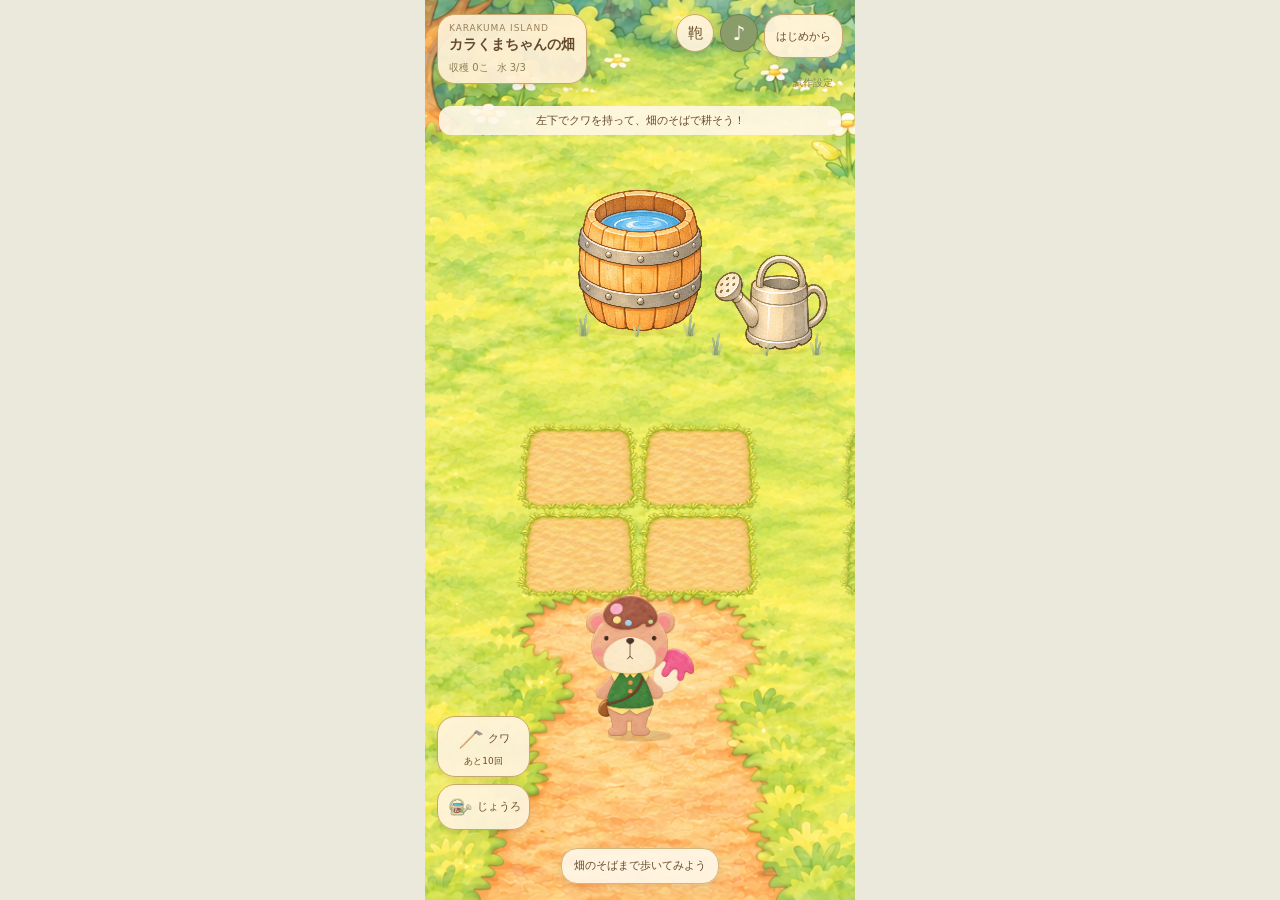
==== experiments/farming/index.html @ 7057cdbf "Record farm tap controls experiments/farming/index.html" ====
<!doctype html><html lang="ja"><head><meta charset="utf-8"><meta name="viewport" content="width=device-width, initial-scale=1, viewport-fit=cover"><meta http-equiv="Content-Security-Policy" content="default-src 'self'; script-src 'self'; style-src 'self' 'unsafe-inline'; img-src 'self' data:; connect-src 'none'; object-src 'none'; base-uri 'self'"><title>カラくまちゃんの畑・にんじん試作</title><link rel="stylesheet" href="style.css?v=11"></head><body><main class="farm-app"><div class="scene"><canvas id="farm" tabindex="0" aria-label="草原の畑。画面下半分のスワイプで歩く。近くの畑か野菜の上の作業ボタンをタップして作業します。"></canvas><div id="loading"><div><p id="loading-message" role="status">草原を準備しています…</p><progress id="loading-progress" max="10" value="0" aria-label="画像の読み込み進捗"></progress><p id="loading-count">0 / 10</p><p id="loading-help" hidden>通信状態を確認し、Safariなどの標準ブラウザでもお試しください。</p><button id="retry" hidden>もう一度読み込む</button></div></div></div><header><div class="place"><small>KARAKUMA ISLAND</small><h1>カラくまちゃんの畑</h1><span id="harvest-summary">収穫 0こ</span><span id="water-meter">水 3/3</span></div><button id="bag" class="bag" aria-label="アイテムボックス">鞄</button><button id="music" class="music" aria-label="BGMを止める" aria-pressed="true">♪</button><button id="reset" class="quiet">はじめから</button></header><div id="water-guide" hidden><span id="water-arrow">➜</span> 水くみ場で水をくもう</div><p id="tutorial" class="tutorial" role="status"></p><div id="equipment" aria-label="道具のショートカット"><button id="equip-hoe" aria-pressed="false"><img src="assets/item-hoe-v1.png" alt="">クワ<small id="hoe-uses"></small></button><button id="equip-watering_can" aria-pressed="false"><img src="assets/item-watering-can-v2.png" alt="">じょうろ</button><button id="equip-super_hoe" aria-pressed="false" hidden><img src="assets/item-super-hoe-v1.png" alt="">すごいクワ</button></div><p class="walk-hint">下半分をスワイプで歩く・近くの畑をタップで作業</p><section class="controls" aria-label="畑での作業"><p id="message" role="status" aria-live="polite">畑のそばまで歩いてみよう</p><div class="action-row"><button id="action" hidden></button><span id="nearby"></span></div></section><div id="stick" role="group" aria-label="上下左右の移動スティック"><div class="stick-lines">＋</div><div id="knob"></div></div><details class="settings"><summary>試作設定</summary><label><input type="checkbox" id="colorful-preview"> 次の種をカラフルにする</label><label><input type="checkbox" id="sfx-enabled" checked> 効果音</label><button id="trial-tools">試作用の道具を補充</button><p>にんじんは水やり後5秒で芽。芽から2分で育ち中、5分で収穫。成熟時に地面が乾き、そのまま1時間経つと枯れます。種だけなら枯れません。</p></details><div id="inventory-overlay" hidden><section class="inventory-panel" role="dialog" aria-modal="true" aria-labelledby="box-title"><div class="inventory-header"><h2 id="box-title">アイテムボックス</h2><button id="box-close" aria-label="アイテムボックスを閉じる">×</button></div><p id="inventory-water"></p><div id="inventory-list"></div><p class="inventory-note">にんじんの種は試作中は使い放題です。</p></section></div></main><audio id="bgm" src="../../assets/karakuma-island-bgm.m4a" preload="none" loop playsinline></audio><script src="../../boot.js?v=5"></script><script type="module" src="view.mjs?v=11"></script></body></html>
---- experiments/farming/style.css ----
*{box-sizing:border-box}html,body{width:100%;height:100%;margin:0;overflow:hidden}body{display:grid;place-items:center;background:#ebe8dc;color:#64492e;font-family:'Hiragino Maru Gothic ProN',system-ui,sans-serif}.farm-app{width:min(100vw,430px);height:100vh;height:var(--game-height,100vh);max-height:960px;position:relative;overflow:hidden;background:#dce2bc;box-shadow:0 0 60px #5d6c4120}.scene{position:absolute;inset:0}canvas{display:block;width:100%;height:100%;touch-action:none;outline:none}button,input,summary{font:inherit}button{border:1px solid #c9a66e;border-radius:18px;background:#fff4dbef;color:#694c2b;box-shadow:0 3px 8px #69502d22;cursor:pointer;touch-action:none;-webkit-user-select:none;user-select:none;min-height:44px}button:focus-visible,summary:focus-visible{outline:3px solid #4a8f71;outline-offset:3px}[hidden]{display:none!important}header{position:absolute;top:max(14px,env(safe-area-inset-top));left:12px;right:12px;display:flex;align-items:start;gap:8px;justify-content:space-between;pointer-events:none}.place{border:1px solid #c7a66e;border-radius:18px;background:#fff1d5ee;box-shadow:0 3px 10px #67512b20;padding:9px 13px;max-width:260px}.place small{display:block;font-size:9px;color:#99815b;letter-spacing:.1em}h1{font-size:14px;font-weight:750;margin:3px 0 2px}#harvest-summary{font-size:10px;color:#8b8058}.quiet{pointer-events:auto;padding:8px 11px;font-size:11px;white-space:nowrap}.walk-hint{position:absolute;left:50%;transform:translateX(-50%);top:95px;margin:0;background:#fff6e3dc;padding:6px 10px;border-radius:16px;font-size:10px;white-space:nowrap;pointer-events:none}.controls{position:absolute;inset:0;pointer-events:none}.controls button{pointer-events:auto}#message{position:absolute;left:50%;transform:translateX(-50%);bottom:135px;width:max-content;max-width:90%;background:#fff8e8e8;border:1px solid #d2b781;border-radius:16px;padding:8px 12px;font-size:11px;line-height:1.6;box-shadow:0 3px 10px #5140281a;margin:0;text-align:center}.action-row{position:absolute;left:18px;bottom:max(22px,env(safe-area-inset-bottom));z-index:5}#action{background:#e4edcd;border-color:#9bab73;font-size:15px;min-width:140px;min-height:54px;padding:10px 16px;box-shadow:0 4px 0 #b9c794,0 4px 18px #5c674c22}#nearby{display:none}.dpad{position:absolute;right:14px;bottom:max(18px,env(safe-area-inset-bottom));display:grid;grid-template-columns:repeat(3,44px);grid-template-rows:repeat(2,44px);gap:3px}.dpad button{border-radius:14px;font-size:20px;background:#fff4dbe0}.dpad button[data-walk=up]{grid-column:2}.dpad button[data-walk=left]{grid-column:1;grid-row:2}.dpad button[data-walk=down]{grid-column:2;grid-row:2}.dpad button[data-walk=right]{grid-column:3;grid-row:2}.settings{position:absolute;top:69px;right:13px;max-width:230px;background:#fff6e7ee;border:1px solid #d2bf99;border-radius:12px;padding:6px 9px;font-size:10px;line-height:1.6;z-index:6}.settings summary{cursor:pointer}.settings label{display:block;margin-top:10px}.settings p{margin:7px 0}.settings:not([open]){border:0;background:transparent;color:#8d805f}.settings[open]{top:110px}.settings input{vertical-align:middle}#loading{position:absolute;inset:0;display:grid;place-items:center;background:#f7eedc;color:#8b7049;font-size:14px;padding:24px;text-align:center;z-index:10}@media(min-width:700px){.farm-app{height:min(var(--game-height,100vh),920px);border-left:1px solid #d1d2c0;border-right:1px solid #d1d2c0}}@media(max-width:350px){#action{min-width:128px;font-size:13px;padding:10px 12px}.place{padding:8px 10px}h1{font-size:12px}.quiet{font-size:10px}.dpad{right:10px}.action-row{left:12px}.walk-hint{font-size:9px}}

.place{margin-right:auto;min-width:0}.music{pointer-events:auto;width:38px;height:38px;min-height:38px;flex-shrink:0;border-radius:50%;font-size:20px}.music.playing{background:#8b9c6b;color:#fff9e7;border-color:#6e8150}.quiet{flex-shrink:0}#stick{position:absolute;left:0;top:0;transform:translate(-50%,-50%);width:122px;height:122px;border-radius:50%;background:#fff4d9a8;border:2px solid #c7ac7bbb;box-shadow:inset 0 0 0 9px #fff8e42e,0 4px 18px #67512720;opacity:0;pointer-events:none;transition:opacity .1s;z-index:2}#stick.active{opacity:1}.stick-lines{position:absolute;inset:0;display:grid;place-items:center;font-size:86px;font-weight:200;color:#bda37b66}#knob{position:absolute;left:33px;top:33px;width:52px;height:52px;border-radius:50%;background:radial-gradient(circle at 35% 30%,#fff9e7,#efdaa8);border:1px solid #bd9b62;box-shadow:0 4px 8px #72512e25}#message{bottom:100px}#action{max-width:calc(100vw - 40px)}

.action-row{bottom:auto;left:50%;transform:translateX(-50%)}#message{bottom:22px}#action{min-width:150px}@media(max-width:350px){#action{min-width:140px}.action-row{left:50%}}

header{gap:6px}.bag{pointer-events:auto;width:38px;height:38px;min-height:38px;flex-shrink:0;border-radius:50%;font-size:15px}.place{padding:8px 11px}#harvest-summary,#water-meter{font-size:10px;color:#8b8058;display:inline-block}#water-meter{margin-left:8px}#water-guide{position:absolute;top:140px;left:50%;transform:translateX(-50%);white-space:nowrap;padding:5px 10px;border-radius:14px;background:#fff7dfc7;color:#8c805c;font-size:10px;pointer-events:none}#water-arrow{display:inline-block;font-size:14px}.action-row button:disabled{opacity:.93;color:#807855;cursor:default}.action-row button{white-space:nowrap}#inventory-overlay{position:absolute;inset:0;background:#4f63434f;z-index:25;display:grid;place-items:center;padding:18px}.inventory-panel{width:100%;max-width:360px;max-height:85%;overflow:auto;background:#fbf6e5;border:2px solid #c6ac7c;border-radius:24px;padding:16px;box-shadow:0 12px 35px #44532d55;touch-action:pan-y}.inventory-header{display:flex;justify-content:space-between;align-items:center;gap:8px}.inventory-header h2{font-size:17px;margin:0}.inventory-header button{width:44px;height:44px;font-size:25px;border-radius:50%}#inventory-water{font-size:12px;color:#7a8956;margin:8px 0 15px}#inventory-list{display:grid;grid-template-columns:repeat(3,minmax(0,1fr));gap:8px}.item-card{background:#fffaf0;border:1px solid #dfd1ad;border-radius:15px;padding:7px 3px;text-align:center;display:flex;flex-direction:column;align-items:center;gap:5px}.item-icon{height:70px;width:100%;display:grid;place-items:center;font-size:29px}.item-icon img{width:100%;height:70px;object-fit:contain}.item-card span{font-size:10px;line-height:1.5;word-break:normal}.item-card strong{font-size:12px;font-weight:500;color:#81905b}.inventory-note{font-size:10px;color:#9b8a68;line-height:1.6;margin-bottom:0}.settings[open]{z-index:26}#loading{z-index:30}#loading-help{font-size:12px;line-height:1.7}#retry{padding:10px 16px}@media(max-width:350px){h1{font-size:11px}.place{padding:7px 8px}.quiet{padding:7px 9px;font-size:10px}header{gap:5px}.inventory-panel{padding:12px}.inventory-header h2{font-size:15px}}

.item-icon svg{width:50px;height:50px}

progress{width:220px;height:12px;accent-color:#9cac70}#loading-count{font-size:11px;margin:6px 0}

#equipment{position:absolute;left:12px;bottom:70px;z-index:7;display:flex;flex-direction:column;gap:7px}#equipment button{min-width:64px;padding:8px;font-size:11px}#equipment button[aria-pressed=true]{background:#839b67;color:#fff9e6;border-color:#657d4c}#equipment small{display:block;font-size:9px;margin-top:2px}.tutorial{position:absolute;left:14px;right:14px;top:106px;margin:0;padding:7px 10px;border-radius:12px;background:#fff8e8e6;font-size:11px;text-align:center;pointer-events:none}.walk-hint{display:none}#water-guide{top:158px}.item-card>button{font-size:10px;min-height:32px;padding:3px 12px}.settings button{font-size:11px;margin:8px 0}#message{bottom:max(16px,env(safe-area-inset-bottom));max-width:92%}.inventory-panel{overscroll-behavior:contain}@media(max-height:500px){.tutorial{top:78px;font-size:10px}#equipment{bottom:45px;flex-direction:row}.place small{display:none}#water-guide{top:120px}}

#equipment button img{width:28px;height:28px;object-fit:contain;vertical-align:middle;margin-right:3px}

/* Plot-owned labels: timers on every visible crop, nearest work button in the same place. */
#plot-labels{position:absolute;inset:0;pointer-events:none;z-index:4}.plot-tag{position:absolute;transform:translateX(-50%);white-space:nowrap;min-width:76px;max-width:110px;padding:4px 7px;border:1px solid #cbb98b;border-radius:11px;background:#fff8e8eb;box-shadow:0 2px 5px #67512b1a;text-align:center;font-size:10px;line-height:17px;color:#756443;pointer-events:none}.action-row{z-index:5}#action{min-width:100px;min-height:44px;font-size:12px;padding:7px 9px;border-radius:12px;max-width:150px}@media(max-width:350px){#action{min-width:94px;font-size:11px;padding:7px}.plot-tag{font-size:9px}}

#plot-fx{position:absolute;inset:0;z-index:6;pointer-events:none}
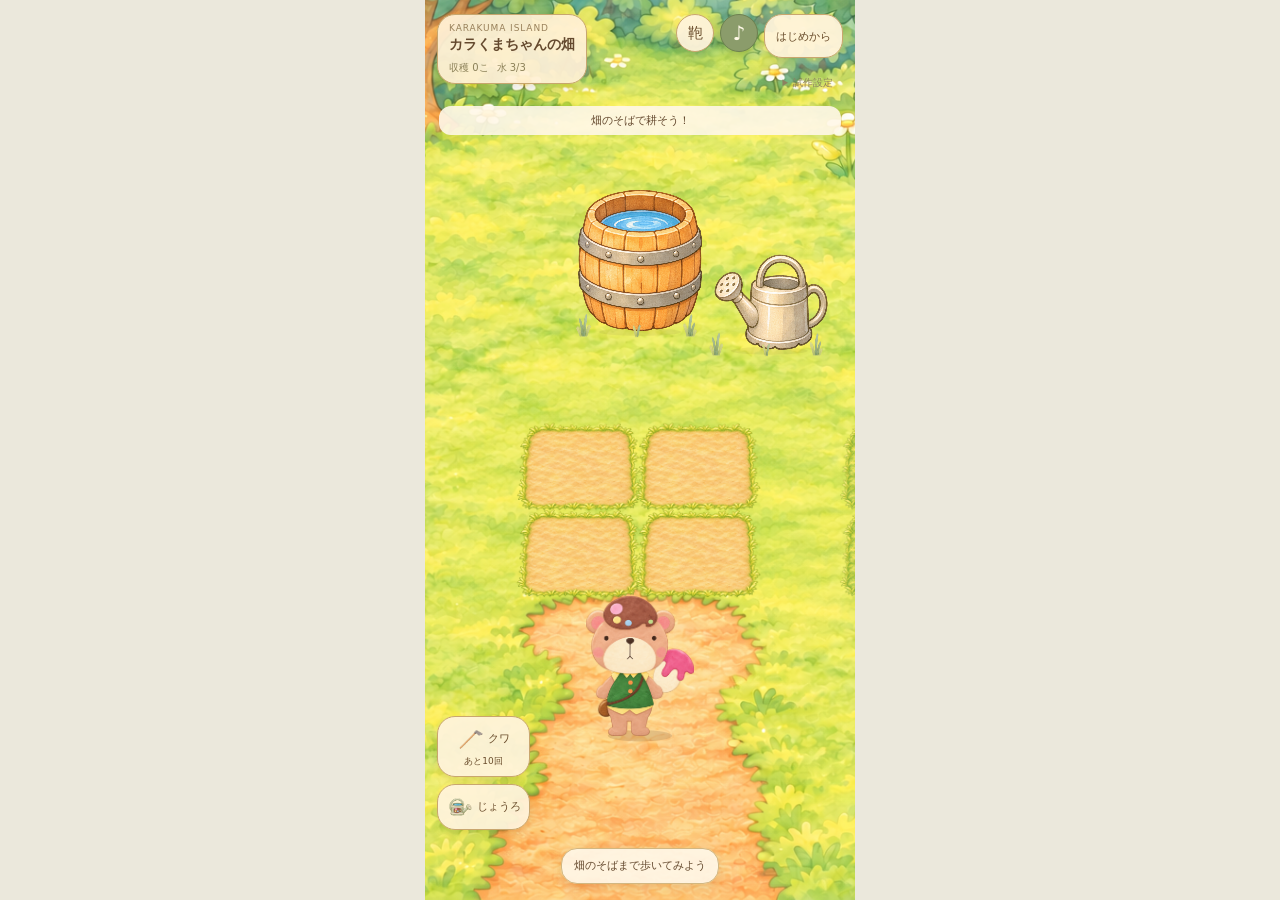
==== commit 5d3ecf93: "Record tap confirmation update for index.html" ====
--- a/experiments/farming/index.html
+++ b/experiments/farming/index.html
@@ -1 +1 @@
-<!doctype html><html lang="ja"><head><meta charset="utf-8"><meta name="viewport" content="width=device-width, initial-scale=1, viewport-fit=cover"><meta http-equiv="Content-Security-Policy" content="default-src 'self'; script-src 'self'; style-src 'self' 'unsafe-inline'; img-src 'self' data:; connect-src 'none'; object-src 'none'; base-uri 'self'"><title>カラくまちゃんの畑・にんじん試作</title><link rel="stylesheet" href="style.css?v=11"></head><body><main class="farm-app"><div class="scene"><canvas id="farm" tabindex="0" aria-label="草原の畑。画面下半分のスワイプで歩く。近くの畑か野菜の上の作業ボタンをタップして作業します。"></canvas><div id="loading"><div><p id="loading-message" role="status">草原を準備しています…</p><progress id="loading-progress" max="10" value="0" aria-label="画像の読み込み進捗"></progress><p id="loading-count">0 / 10</p><p id="loading-help" hidden>通信状態を確認し、Safariなどの標準ブラウザでもお試しください。</p><button id="retry" hidden>もう一度読み込む</button></div></div></div><header><div class="place"><small>KARAKUMA ISLAND</small><h1>カラくまちゃんの畑</h1><span id="harvest-summary">収穫 0こ</span><span id="water-meter">水 3/3</span></div><button id="bag" class="bag" aria-label="アイテムボックス">鞄</button><button id="music" class="music" aria-label="BGMを止める" aria-pressed="true">♪</button><button id="reset" class="quiet">はじめから</button></header><div id="water-guide" hidden><span id="water-arrow">➜</span> 水くみ場で水をくもう</div><p id="tutorial" class="tutorial" role="status"></p><div id="equipment" aria-label="道具のショートカット"><button id="equip-hoe" aria-pressed="false"><img src="assets/item-hoe-v1.png" alt="">クワ<small id="hoe-uses"></small></button><button id="equip-watering_can" aria-pressed="false"><img src="assets/item-watering-can-v2.png" alt="">じょうろ</button><button id="equip-super_hoe" aria-pressed="false" hidden><img src="assets/item-super-hoe-v1.png" alt="">すごいクワ</button></div><p class="walk-hint">下半分をスワイプで歩く・近くの畑をタップで作業</p><section class="controls" aria-label="畑での作業"><p id="message" role="status" aria-live="polite">畑のそばまで歩いてみよう</p><div class="action-row"><button id="action" hidden></button><span id="nearby"></span></div></section><div id="stick" role="group" aria-label="上下左右の移動スティック"><div class="stick-lines">＋</div><div id="knob"></div></div><details class="settings"><summary>試作設定</summary><label><input type="checkbox" id="colorful-preview"> 次の種をカラフルにする</label><label><input type="checkbox" id="sfx-enabled" checked> 効果音</label><button id="trial-tools">試作用の道具を補充</button><p>にんじんは水やり後5秒で芽。芽から2分で育ち中、5分で収穫。成熟時に地面が乾き、そのまま1時間経つと枯れます。種だけなら枯れません。</p></details><div id="inventory-overlay" hidden><section class="inventory-panel" role="dialog" aria-modal="true" aria-labelledby="box-title"><div class="inventory-header"><h2 id="box-title">アイテムボックス</h2><button id="box-close" aria-label="アイテムボックスを閉じる">×</button></div><p id="inventory-water"></p><div id="inventory-list"></div><p class="inventory-note">にんじんの種は試作中は使い放題です。</p></section></div></main><audio id="bgm" src="../../assets/karakuma-island-bgm.m4a" preload="none" loop playsinline></audio><script src="../../boot.js?v=5"></script><script type="module" src="view.mjs?v=11"></script></body></html>
+<!doctype html><html lang="ja"><head><meta charset="utf-8"><meta name="viewport" content="width=device-width, initial-scale=1, viewport-fit=cover"><meta http-equiv="Content-Security-Policy" content="default-src 'self'; script-src 'self'; style-src 'self' 'unsafe-inline'; img-src 'self' data:; connect-src 'none'; object-src 'none'; base-uri 'self'"><title>カラくまちゃんの畑・にんじん試作</title><link rel="stylesheet" href="style.css?v=12"></head><body><main class="farm-app"><div class="scene"><canvas id="farm" tabindex="0" aria-label="草原の畑。画面下半分のスワイプで歩く。下半分を短くタップすると、近くに表示された作業を実行します。"></canvas><div id="loading"><div><p id="loading-message" role="status">草原を準備しています…</p><progress id="loading-progress" max="10" value="0" aria-label="画像の読み込み進捗"></progress><p id="loading-count">0 / 10</p><p id="loading-help" hidden>通信状態を確認し、Safariなどの標準ブラウザでもお試しください。</p><button id="retry" hidden>もう一度読み込む</button></div></div></div><header><div class="place"><small>KARAKUMA ISLAND</small><h1>カラくまちゃんの畑</h1><span id="harvest-summary">収穫 0こ</span><span id="water-meter">水 3/3</span></div><button id="bag" class="bag" aria-label="アイテムボックス">鞄</button><button id="music" class="music" aria-label="BGMを止める" aria-pressed="true">♪</button><button id="reset" class="quiet">はじめから</button></header><div id="water-guide" hidden><span id="water-arrow">➜</span> 水くみ場で水をくもう</div><p id="tutorial" class="tutorial" role="status"></p><div id="equipment" aria-label="道具のショートカット"><button id="equip-hoe" aria-pressed="false"><img src="assets/item-hoe-v1.png" alt="">クワ<small id="hoe-uses"></small></button><button id="equip-watering_can" aria-pressed="false"><img src="assets/item-watering-can-v2.png" alt="">じょうろ<small id="can-empty" hidden>からっぽ</small></button><button id="equip-super_hoe" aria-pressed="false" hidden><img src="assets/item-super-hoe-v1.png" alt="">すごいクワ</button></div><p class="walk-hint">下半分をスワイプで歩く・タップで決定</p><section class="controls" aria-label="畑での作業"><p id="message" role="status" aria-live="polite">畑のそばまで歩いてみよう</p><div class="action-row"><button id="action" data-nearby-action hidden></button><span id="nearby"></span></div></section><div id="stick" role="group" aria-label="上下左右の移動スティック"><div class="stick-lines">＋</div><div id="knob"></div></div><details class="settings"><summary>試作設定</summary><label><input type="checkbox" id="colorful-preview"> 次の種をカラフルにする</label><label><input type="checkbox" id="sfx-enabled" checked> 効果音</label><button id="trial-tools">試作用の道具を補充</button><p>にんじんは水やり後5秒で芽。芽から2分で育ち中、5分で収穫。成熟時に地面が乾き、そのまま1時間経つと枯れます。種だけなら枯れません。</p></details><div id="inventory-overlay" hidden><section class="inventory-panel" role="dialog" aria-modal="true" aria-labelledby="box-title"><div class="inventory-header"><h2 id="box-title">アイテムボックス</h2><button id="box-close" aria-label="アイテムボックスを閉じる">×</button></div><p id="inventory-water"></p><div id="inventory-list"></div><p class="inventory-note">にんじんの種は試作中は使い放題です。</p></section></div></main><audio id="bgm" src="../../assets/karakuma-island-bgm.m4a" preload="none" loop playsinline></audio><script src="../../boot.js?v=5"></script><script type="module" src="view.mjs?v=12"></script></body></html>
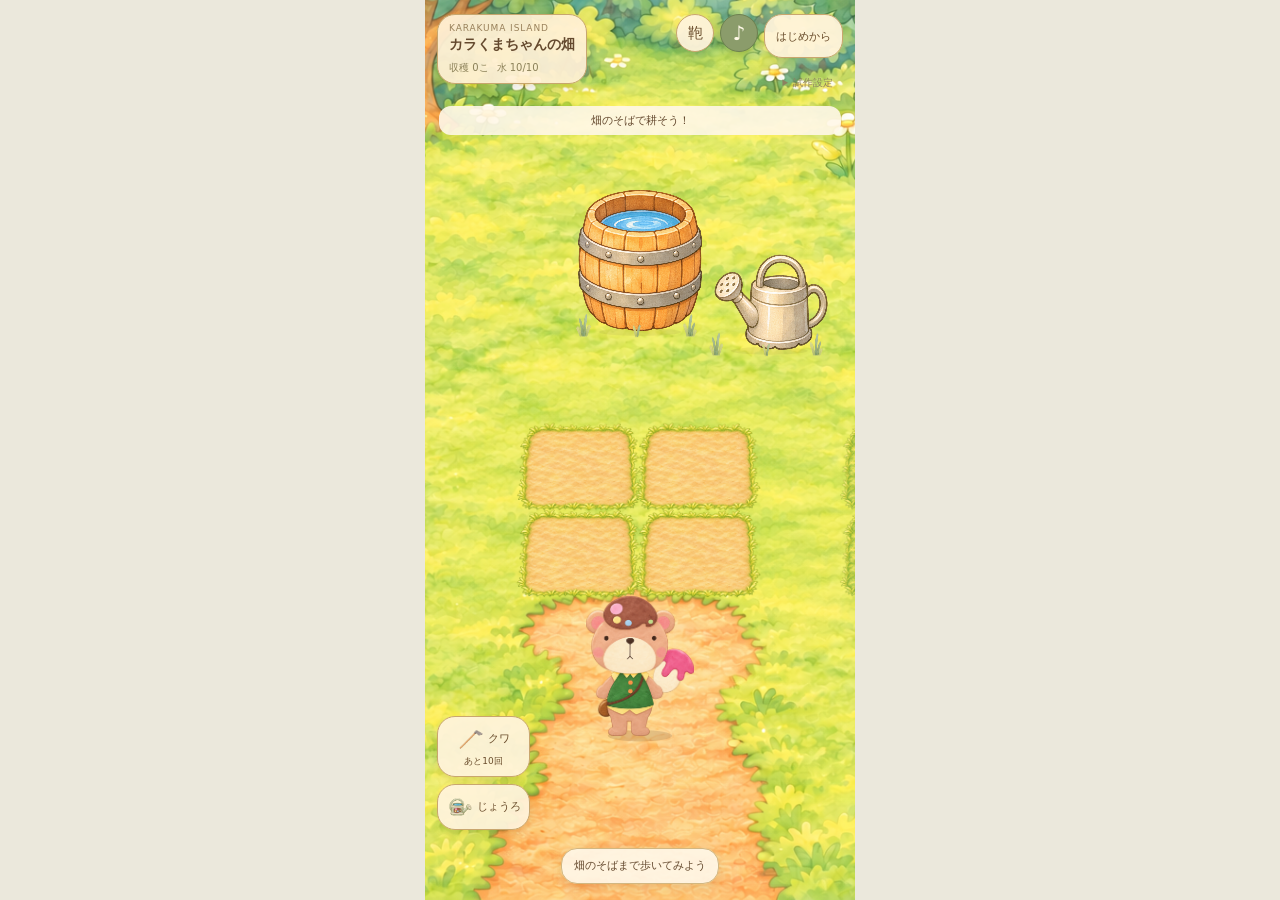
==== commit 80abba51: "Update farm interactions and walking speed in experiments/farming/index.html" ====
--- a/experiments/farming/index.html
+++ b/experiments/farming/index.html
@@ -1 +1 @@
-<!doctype html><html lang="ja"><head><meta charset="utf-8"><meta name="viewport" content="width=device-width, initial-scale=1, viewport-fit=cover"><meta http-equiv="Content-Security-Policy" content="default-src 'self'; script-src 'self'; style-src 'self' 'unsafe-inline'; img-src 'self' data:; connect-src 'none'; object-src 'none'; base-uri 'self'"><title>カラくまちゃんの畑・にんじん試作</title><link rel="stylesheet" href="style.css?v=12"></head><body><main class="farm-app"><div class="scene"><canvas id="farm" tabindex="0" aria-label="草原の畑。画面下半分のスワイプで歩く。下半分を短くタップすると、近くに表示された作業を実行します。"></canvas><div id="loading"><div><p id="loading-message" role="status">草原を準備しています…</p><progress id="loading-progress" max="10" value="0" aria-label="画像の読み込み進捗"></progress><p id="loading-count">0 / 10</p><p id="loading-help" hidden>通信状態を確認し、Safariなどの標準ブラウザでもお試しください。</p><button id="retry" hidden>もう一度読み込む</button></div></div></div><header><div class="place"><small>KARAKUMA ISLAND</small><h1>カラくまちゃんの畑</h1><span id="harvest-summary">収穫 0こ</span><span id="water-meter">水 3/3</span></div><button id="bag" class="bag" aria-label="アイテムボックス">鞄</button><button id="music" class="music" aria-label="BGMを止める" aria-pressed="true">♪</button><button id="reset" class="quiet">はじめから</button></header><div id="water-guide" hidden><span id="water-arrow">➜</span> 水くみ場で水をくもう</div><p id="tutorial" class="tutorial" role="status"></p><div id="equipment" aria-label="道具のショートカット"><button id="equip-hoe" aria-pressed="false"><img src="assets/item-hoe-v1.png" alt="">クワ<small id="hoe-uses"></small></button><button id="equip-watering_can" aria-pressed="false"><img src="assets/item-watering-can-v2.png" alt="">じょうろ<small id="can-empty" hidden>からっぽ</small></button><button id="equip-super_hoe" aria-pressed="false" hidden><img src="assets/item-super-hoe-v1.png" alt="">すごいクワ</button></div><p class="walk-hint">下半分をスワイプで歩く・タップで決定</p><section class="controls" aria-label="畑での作業"><p id="message" role="status" aria-live="polite">畑のそばまで歩いてみよう</p><div class="action-row"><button id="action" data-nearby-action hidden></button><span id="nearby"></span></div></section><div id="stick" role="group" aria-label="上下左右の移動スティック"><div class="stick-lines">＋</div><div id="knob"></div></div><details class="settings"><summary>試作設定</summary><label><input type="checkbox" id="colorful-preview"> 次の種をカラフルにする</label><label><input type="checkbox" id="sfx-enabled" checked> 効果音</label><button id="trial-tools">試作用の道具を補充</button><p>にんじんは水やり後5秒で芽。芽から2分で育ち中、5分で収穫。成熟時に地面が乾き、そのまま1時間経つと枯れます。種だけなら枯れません。</p></details><div id="inventory-overlay" hidden><section class="inventory-panel" role="dialog" aria-modal="true" aria-labelledby="box-title"><div class="inventory-header"><h2 id="box-title">アイテムボックス</h2><button id="box-close" aria-label="アイテムボックスを閉じる">×</button></div><p id="inventory-water"></p><div id="inventory-list"></div><p class="inventory-note">にんじんの種は試作中は使い放題です。</p></section></div></main><audio id="bgm" src="../../assets/karakuma-island-bgm.m4a" preload="none" loop playsinline></audio><script src="../../boot.js?v=5"></script><script type="module" src="view.mjs?v=12"></script></body></html>
+<!doctype html><html lang="ja"><head><meta charset="utf-8"><meta name="viewport" content="width=device-width, initial-scale=1, viewport-fit=cover"><meta http-equiv="Content-Security-Policy" content="default-src 'self'; script-src 'self'; style-src 'self' 'unsafe-inline'; img-src 'self' data:; connect-src 'none'; object-src 'none'; base-uri 'self'"><title>カラくまちゃんの畑・にんじん試作</title><link rel="stylesheet" href="style.css?v=16"></head><body><main class="farm-app"><div class="scene"><canvas id="farm" tabindex="0" aria-label="草原の畑。画面下半分のスワイプで歩く。畑や水くみ場をタップすると、近くまで歩いて作業します。"></canvas><div id="loading"><div><p id="loading-message" role="status">草原を準備しています…</p><progress id="loading-progress" max="10" value="0" aria-label="画像の読み込み進捗"></progress><p id="loading-count">0 / 10</p><p id="loading-help" hidden>通信状態を確認し、Safariなどの標準ブラウザでもお試しください。</p><button id="retry" hidden>もう一度読み込む</button></div></div></div><header><div class="place"><small>KARAKUMA ISLAND</small><h1>カラくまちゃんの畑</h1><span id="harvest-summary">収穫 0こ</span><span id="water-meter">水 10/10</span></div><button id="bag" class="bag" aria-label="アイテムボックス">鞄</button><button id="music" class="music" aria-label="BGMを止める" aria-pressed="true">♪</button><button id="reset" class="quiet">はじめから</button></header><div id="water-guide" hidden><span id="water-arrow">➜</span> 水くみ場で水をくもう</div><p id="tutorial" class="tutorial" role="status"></p><div id="equipment" aria-label="道具のショートカット"><button id="equip-hoe" aria-pressed="false"><img src="assets/item-hoe-v1.png" alt="">クワ<small id="hoe-uses"></small></button><button id="equip-watering_can" aria-pressed="false"><img src="assets/item-watering-can-v2.png" alt="">じょうろ<small id="can-empty" hidden>からっぽ</small></button><button id="equip-super_hoe" aria-pressed="false" hidden><img src="assets/item-super-hoe-v1.png" alt="">すごいクワ</button></div><p class="walk-hint">下半分をスワイプで歩く・タップで決定</p><section class="controls" aria-label="畑での作業"><p id="message" role="status" aria-live="polite">畑のそばまで歩いてみよう</p><div class="action-row"><button id="action" data-nearby-action hidden></button><span id="nearby"></span></div></section><div id="stick" role="group" aria-label="上下左右の移動スティック"><div class="stick-lines">＋</div><div id="knob"></div></div><details class="settings"><summary>試作設定</summary><label><input type="checkbox" id="colorful-preview"> 次の種をカラフルにする</label><label><input type="checkbox" id="sfx-enabled" checked> 効果音</label><button id="trial-tools">試作用の道具を補充</button><p>にんじんは水やり後5秒で芽。芽から2分で育ち中、5分で収穫。成熟時に地面が乾き、そのまま1時間経つと枯れます。種だけなら枯れません。</p></details><div id="inventory-overlay" hidden><section class="inventory-panel" role="dialog" aria-modal="true" aria-labelledby="box-title"><div class="inventory-header"><h2 id="box-title">アイテムボックス</h2><button id="box-close" aria-label="アイテムボックスを閉じる">×</button></div><p id="inventory-water"></p><div id="inventory-list"></div><p class="inventory-note">にんじんの種は試作中は使い放題です。</p></section></div></main><audio id="bgm" src="../../assets/karakuma-island-bgm.m4a" preload="none" loop playsinline></audio><script src="../../boot.js?v=5"></script><script type="module" src="view.mjs?v=16"></script></body></html>
--- a/experiments/farming/style.css
+++ b/experiments/farming/style.css
@@ -4,7 +4,7 @@
 
 .action-row{bottom:auto;left:50%;transform:translateX(-50%)}#message{bottom:22px}#action{min-width:150px}@media(max-width:350px){#action{min-width:140px}.action-row{left:50%}}
 
-header{gap:6px}.bag{pointer-events:auto;width:38px;height:38px;min-height:38px;flex-shrink:0;border-radius:50%;font-size:15px}.place{padding:8px 11px}#harvest-summary,#water-meter{font-size:10px;color:#8b8058;display:inline-block}#water-meter{margin-left:8px}#water-guide{position:absolute;top:140px;left:50%;transform:translateX(-50%);white-space:nowrap;padding:5px 10px;border-radius:14px;background:#fff7dfc7;color:#8c805c;font-size:10px;pointer-events:none}#water-arrow{display:inline-block;font-size:14px}.action-row button:disabled{opacity:.93;color:#807855;cursor:default}.action-row button{white-space:nowrap}#inventory-overlay{position:absolute;inset:0;background:#4f63434f;z-index:25;display:grid;place-items:center;padding:18px}.inventory-panel{width:100%;max-width:360px;max-height:85%;overflow:auto;background:#fbf6e5;border:2px solid #c6ac7c;border-radius:24px;padding:16px;box-shadow:0 12px 35px #44532d55;touch-action:pan-y}.inventory-header{display:flex;justify-content:space-between;align-items:center;gap:8px}.inventory-header h2{font-size:17px;margin:0}.inventory-header button{width:44px;height:44px;font-size:25px;border-radius:50%}#inventory-water{font-size:12px;color:#7a8956;margin:8px 0 15px}#inventory-list{display:grid;grid-template-columns:repeat(3,minmax(0,1fr));gap:8px}.item-card{background:#fffaf0;border:1px solid #dfd1ad;border-radius:15px;padding:7px 3px;text-align:center;display:flex;flex-direction:column;align-items:center;gap:5px}.item-icon{height:70px;width:100%;display:grid;place-items:center;font-size:29px}.item-icon img{width:100%;height:70px;object-fit:contain}.item-card span{font-size:10px;line-height:1.5;word-break:normal}.item-card strong{font-size:12px;font-weight:500;color:#81905b}.inventory-note{font-size:10px;color:#9b8a68;line-height:1.6;margin-bottom:0}.settings[open]{z-index:26}#loading{z-index:30}#loading-help{font-size:12px;line-height:1.7}#retry{padding:10px 16px}@media(max-width:350px){h1{font-size:11px}.place{padding:7px 8px}.quiet{padding:7px 9px;font-size:10px}header{gap:5px}.inventory-panel{padding:12px}.inventory-header h2{font-size:15px}}
+header{gap:6px}.bag{pointer-events:auto;width:38px;height:38px;min-height:38px;flex-shrink:0;border-radius:50%;font-size:15px}.place{padding:8px 11px}#harvest-summary,#water-meter{font-size:10px;color:#8b8058;display:inline-block}#water-meter{margin-left:8px}#water-guide{position:absolute;top:140px;left:50%;transform:translateX(-50%);white-space:nowrap;padding:5px 10px;border-radius:14px;background:#fff7dfc7;color:#8c805c;font-size:10px;pointer-events:none}#water-arrow{display:inline-block;font-size:14px}.action-row button:disabled{color:#807855;cursor:default}.action-row button{white-space:nowrap}#inventory-overlay{position:absolute;inset:0;background:#4f63434f;z-index:25;display:grid;place-items:center;padding:18px}.inventory-panel{width:100%;max-width:360px;max-height:85%;overflow:auto;background:#fbf6e5;border:2px solid #c6ac7c;border-radius:24px;padding:16px;box-shadow:0 12px 35px #44532d55;touch-action:pan-y}.inventory-header{display:flex;justify-content:space-between;align-items:center;gap:8px}.inventory-header h2{font-size:17px;margin:0}.inventory-header button{width:44px;height:44px;font-size:25px;border-radius:50%}#inventory-water{font-size:12px;color:#7a8956;margin:8px 0 15px}#inventory-list{display:grid;grid-template-columns:repeat(3,minmax(0,1fr));gap:8px}.item-card{background:#fffaf0;border:1px solid #dfd1ad;border-radius:15px;padding:7px 3px;text-align:center;display:flex;flex-direction:column;align-items:center;gap:5px}.item-icon{height:70px;width:100%;display:grid;place-items:center;font-size:29px}.item-icon img{width:100%;height:70px;object-fit:contain}.item-card span{font-size:10px;line-height:1.5;word-break:normal}.item-card strong{font-size:12px;font-weight:500;color:#81905b}.inventory-note{font-size:10px;color:#9b8a68;line-height:1.6;margin-bottom:0}.settings[open]{z-index:26}#loading{z-index:30}#loading-help{font-size:12px;line-height:1.7}#retry{padding:10px 16px}@media(max-width:350px){h1{font-size:11px}.place{padding:7px 8px}.quiet{padding:7px 9px;font-size:10px}header{gap:5px}.inventory-panel{padding:12px}.inventory-header h2{font-size:15px}}
 
 .item-icon svg{width:50px;height:50px}
 
@@ -15,6 +15,9 @@
 #equipment button img{width:28px;height:28px;object-fit:contain;vertical-align:middle;margin-right:3px}
 
 /* Plot-owned labels: timers on every visible crop, nearest work button in the same place. */
-#plot-labels{position:absolute;inset:0;pointer-events:none;z-index:4}.plot-tag{position:absolute;transform:translateX(-50%);white-space:nowrap;min-width:76px;max-width:110px;padding:4px 7px;border:1px solid #cbb98b;border-radius:11px;background:#fff8e8eb;box-shadow:0 2px 5px #67512b1a;text-align:center;font-size:10px;line-height:17px;color:#756443;pointer-events:none}.action-row{z-index:5}#action{min-width:100px;min-height:44px;font-size:12px;padding:7px 9px;border-radius:12px;max-width:150px}@media(max-width:350px){#action{min-width:94px;font-size:11px;padding:7px}.plot-tag{font-size:9px}}
+#plot-labels{position:absolute;inset:0;pointer-events:none;z-index:4}.plot-tag{position:absolute;transform:translateX(-50%);white-space:nowrap;min-width:76px;max-width:110px;padding:4px 7px;border:1px solid #cbb98b;border-radius:11px;background:#fff8e8;box-shadow:0 2px 5px #67512b1a;text-align:center;font-size:10px;line-height:17px;color:#756443;pointer-events:none}.action-row{z-index:5}#action{min-width:100px;min-height:44px;font-size:12px;padding:7px 9px;border-radius:12px;max-width:150px}@media(max-width:350px){#action{min-width:94px;font-size:11px;padding:7px}.plot-tag{font-size:9px}}
 
 #plot-fx{position:absolute;inset:0;z-index:6;pointer-events:none}
+
+.farm-app{-webkit-user-select:none;user-select:none;-webkit-touch-callout:none}
+.plot-tag{opacity:.75}.plot-tag.is-covered{opacity:0}
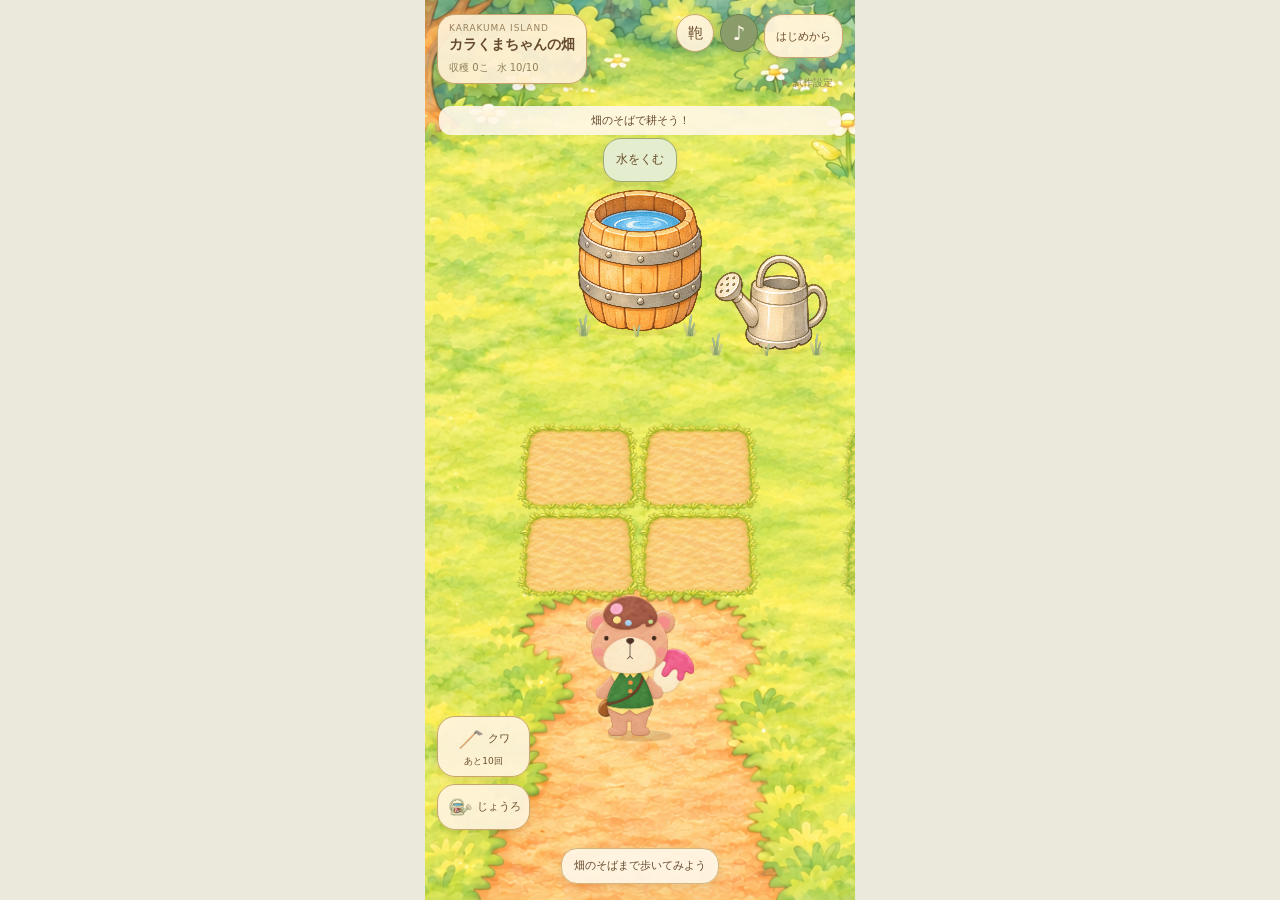
==== commit 6ce0204e: "Keep the water station action visible in experiments/farming/index.html" ====
--- a/experiments/farming/index.html
+++ b/experiments/farming/index.html
@@ -1 +1 @@
-<!doctype html><html lang="ja"><head><meta charset="utf-8"><meta name="viewport" content="width=device-width, initial-scale=1, viewport-fit=cover"><meta http-equiv="Content-Security-Policy" content="default-src 'self'; script-src 'self'; style-src 'self' 'unsafe-inline'; img-src 'self' data:; connect-src 'none'; object-src 'none'; base-uri 'self'"><title>カラくまちゃんの畑・にんじん試作</title><link rel="stylesheet" href="style.css?v=16"></head><body><main class="farm-app"><div class="scene"><canvas id="farm" tabindex="0" aria-label="草原の畑。画面下半分のスワイプで歩く。畑や水くみ場をタップすると、近くまで歩いて作業します。"></canvas><div id="loading"><div><p id="loading-message" role="status">草原を準備しています…</p><progress id="loading-progress" max="10" value="0" aria-label="画像の読み込み進捗"></progress><p id="loading-count">0 / 10</p><p id="loading-help" hidden>通信状態を確認し、Safariなどの標準ブラウザでもお試しください。</p><button id="retry" hidden>もう一度読み込む</button></div></div></div><header><div class="place"><small>KARAKUMA ISLAND</small><h1>カラくまちゃんの畑</h1><span id="harvest-summary">収穫 0こ</span><span id="water-meter">水 10/10</span></div><button id="bag" class="bag" aria-label="アイテムボックス">鞄</button><button id="music" class="music" aria-label="BGMを止める" aria-pressed="true">♪</button><button id="reset" class="quiet">はじめから</button></header><div id="water-guide" hidden><span id="water-arrow">➜</span> 水くみ場で水をくもう</div><p id="tutorial" class="tutorial" role="status"></p><div id="equipment" aria-label="道具のショートカット"><button id="equip-hoe" aria-pressed="false"><img src="assets/item-hoe-v1.png" alt="">クワ<small id="hoe-uses"></small></button><button id="equip-watering_can" aria-pressed="false"><img src="assets/item-watering-can-v2.png" alt="">じょうろ<small id="can-empty" hidden>からっぽ</small></button><button id="equip-super_hoe" aria-pressed="false" hidden><img src="assets/item-super-hoe-v1.png" alt="">すごいクワ</button></div><p class="walk-hint">下半分をスワイプで歩く・タップで決定</p><section class="controls" aria-label="畑での作業"><p id="message" role="status" aria-live="polite">畑のそばまで歩いてみよう</p><div class="action-row"><button id="action" data-nearby-action hidden></button><span id="nearby"></span></div></section><div id="stick" role="group" aria-label="上下左右の移動スティック"><div class="stick-lines">＋</div><div id="knob"></div></div><details class="settings"><summary>試作設定</summary><label><input type="checkbox" id="colorful-preview"> 次の種をカラフルにする</label><label><input type="checkbox" id="sfx-enabled" checked> 効果音</label><button id="trial-tools">試作用の道具を補充</button><p>にんじんは水やり後5秒で芽。芽から2分で育ち中、5分で収穫。成熟時に地面が乾き、そのまま1時間経つと枯れます。種だけなら枯れません。</p></details><div id="inventory-overlay" hidden><section class="inventory-panel" role="dialog" aria-modal="true" aria-labelledby="box-title"><div class="inventory-header"><h2 id="box-title">アイテムボックス</h2><button id="box-close" aria-label="アイテムボックスを閉じる">×</button></div><p id="inventory-water"></p><div id="inventory-list"></div><p class="inventory-note">にんじんの種は試作中は使い放題です。</p></section></div></main><audio id="bgm" src="../../assets/karakuma-island-bgm.m4a" preload="none" loop playsinline></audio><script src="../../boot.js?v=5"></script><script type="module" src="view.mjs?v=16"></script></body></html>
+<!doctype html><html lang="ja"><head><meta charset="utf-8"><meta name="viewport" content="width=device-width, initial-scale=1, viewport-fit=cover"><meta http-equiv="Content-Security-Policy" content="default-src 'self'; script-src 'self'; style-src 'self' 'unsafe-inline'; img-src 'self' data:; connect-src 'none'; object-src 'none'; base-uri 'self'"><title>カラくまちゃんの畑・にんじん試作</title><link rel="stylesheet" href="style.css?v=18"></head><body><main class="farm-app"><div class="scene"><canvas id="farm" tabindex="0" aria-label="草原の畑。画面下半分のスワイプで歩く。畑や水くみ場をタップすると、近くまで歩いて作業します。"></canvas><div id="loading"><div><p id="loading-message" role="status">草原を準備しています…</p><progress id="loading-progress" max="10" value="0" aria-label="画像の読み込み進捗"></progress><p id="loading-count">0 / 10</p><p id="loading-help" hidden>通信状態を確認し、Safariなどの標準ブラウザでもお試しください。</p><button id="retry" hidden>もう一度読み込む</button></div></div></div><header><div class="place"><small>KARAKUMA ISLAND</small><h1>カラくまちゃんの畑</h1><span id="harvest-summary">収穫 0こ</span><span id="water-meter">水 10/10</span></div><button id="bag" class="bag" aria-label="アイテムボックス">鞄</button><button id="music" class="music" aria-label="BGMを止める" aria-pressed="true">♪</button><button id="reset" class="quiet">はじめから</button></header><div id="water-guide" hidden><span id="water-arrow">➜</span> 水くみ場で水をくもう</div><p id="tutorial" class="tutorial" role="status"></p><div id="equipment" aria-label="道具のショートカット"><button id="equip-hoe" aria-pressed="false"><img src="assets/item-hoe-v1.png" alt="">クワ<small id="hoe-uses"></small></button><button id="equip-watering_can" aria-pressed="false"><img src="assets/item-watering-can-v2.png" alt="">じょうろ<small id="can-empty" hidden>からっぽ</small></button><button id="equip-super_hoe" aria-pressed="false" hidden><img src="assets/item-super-hoe-v1.png" alt="">すごいクワ</button></div><p class="walk-hint">下半分をスワイプで歩く・タップで決定</p><section class="controls" aria-label="畑での作業"><p id="message" role="status" aria-live="polite">畑のそばまで歩いてみよう</p><button id="well-action" type="button" hidden>水をくむ</button><div class="action-row"><button id="action" data-nearby-action hidden></button><span id="nearby"></span></div></section><div id="stick" role="group" aria-label="上下左右の移動スティック"><div class="stick-lines">＋</div><div id="knob"></div></div><details class="settings"><summary>試作設定</summary><label><input type="checkbox" id="colorful-preview"> 次の種をカラフルにする</label><label><input type="checkbox" id="sfx-enabled" checked> 効果音</label><button id="trial-tools">試作用の道具を補充</button><p>にんじんは水やり後5秒で芽。芽から2分で育ち中、5分で収穫。成熟時に地面が乾き、そのまま1時間経つと枯れます。種だけなら枯れません。</p></details><div id="inventory-overlay" hidden><section class="inventory-panel" role="dialog" aria-modal="true" aria-labelledby="box-title"><div class="inventory-header"><h2 id="box-title">アイテムボックス</h2><button id="box-close" aria-label="アイテムボックスを閉じる">×</button></div><p id="inventory-water"></p><div id="inventory-list"></div><p class="inventory-note">にんじんの種は試作中は使い放題です。</p></section></div></main><audio id="bgm" src="../../assets/karakuma-island-bgm.m4a" preload="none" loop playsinline></audio><script src="../../boot.js?v=5"></script><script type="module" src="view.mjs?v=18"></script></body></html>
--- a/experiments/farming/style.css
+++ b/experiments/farming/style.css
@@ -20,4 +20,6 @@
 #plot-fx{position:absolute;inset:0;z-index:6;pointer-events:none}
 
 .farm-app{-webkit-user-select:none;user-select:none;-webkit-touch-callout:none}
-.plot-tag{opacity:.75}.plot-tag.is-covered{opacity:0}
+.plot-tag{opacity:.75}
+
+#well-action{position:absolute;z-index:5;transform:translate(-50%,-100%);padding:6px 12px;white-space:nowrap;min-height:44px;font-size:12px;background:#e4edcd;border-color:#9bab73}
